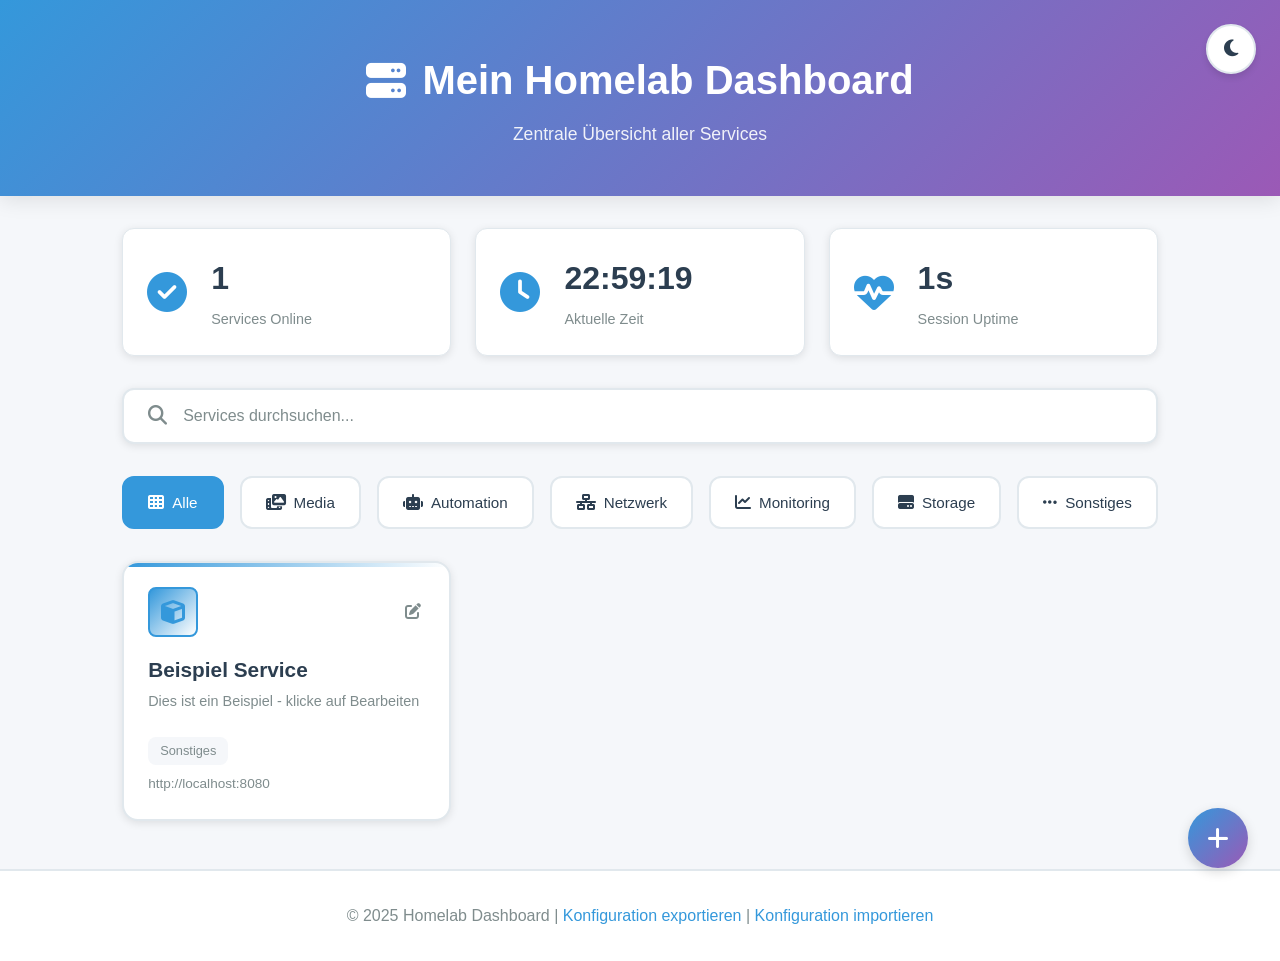
==== homelab-dashboard/index.html @ cadca3da "feat: add interactive Homelab Dashboard Add comprehensive web-based dashboard for homelab service ma" ====
<!DOCTYPE html>
<html lang="de">
<head>
    <meta charset="UTF-8">
    <meta name="viewport" content="width=device-width, initial-scale=1.0">
    <title>Homelab Dashboard</title>
    <link rel="stylesheet" href="styles.css">
    <link rel="stylesheet" href="https://cdnjs.cloudflare.com/ajax/libs/font-awesome/6.4.0/css/all.min.css">
</head>
<body>
    <!-- Dark Mode Toggle -->
    <div class="theme-toggle">
        <button id="theme-toggle-btn" aria-label="Theme umschalten">
            <i class="fas fa-moon"></i>
        </button>
    </div>

    <!-- Header -->
    <header class="header">
        <div class="container">
            <h1><i class="fas fa-server"></i> Mein Homelab Dashboard</h1>
            <p class="subtitle">Zentrale Übersicht aller Services</p>
        </div>
    </header>

    <!-- Main Content -->
    <main class="container">
        <!-- Quick Stats -->
        <section class="quick-stats" id="quick-stats">
            <div class="stat-card">
                <i class="fas fa-check-circle"></i>
                <div class="stat-info">
                    <h3 id="services-online">0</h3>
                    <p>Services Online</p>
                </div>
            </div>
            <div class="stat-card">
                <i class="fas fa-clock"></i>
                <div class="stat-info">
                    <h3 id="current-time">--:--</h3>
                    <p>Aktuelle Zeit</p>
                </div>
            </div>
            <div class="stat-card">
                <i class="fas fa-heartbeat"></i>
                <div class="stat-info">
                    <h3 id="uptime-display">--</h3>
                    <p>Session Uptime</p>
                </div>
            </div>
        </section>

        <!-- Search Bar -->
        <section class="search-section">
            <div class="search-bar">
                <i class="fas fa-search"></i>
                <input type="text" id="search-input" placeholder="Services durchsuchen...">
            </div>
        </section>

        <!-- Category Filters -->
        <section class="filters">
            <button class="filter-btn active" data-category="all">
                <i class="fas fa-th"></i> Alle
            </button>
            <button class="filter-btn" data-category="media">
                <i class="fas fa-photo-video"></i> Media
            </button>
            <button class="filter-btn" data-category="automation">
                <i class="fas fa-robot"></i> Automation
            </button>
            <button class="filter-btn" data-category="network">
                <i class="fas fa-network-wired"></i> Netzwerk
            </button>
            <button class="filter-btn" data-category="monitoring">
                <i class="fas fa-chart-line"></i> Monitoring
            </button>
            <button class="filter-btn" data-category="storage">
                <i class="fas fa-hdd"></i> Storage
            </button>
            <button class="filter-btn" data-category="other">
                <i class="fas fa-ellipsis-h"></i> Sonstiges
            </button>
        </section>

        <!-- Services Grid -->
        <section class="services-grid" id="services-grid">
            <!-- Services werden hier dynamisch geladen -->
        </section>

        <!-- Add Service Button -->
        <button class="fab" id="add-service-btn" title="Service hinzufügen">
            <i class="fas fa-plus"></i>
        </button>
    </main>

    <!-- Add Service Modal -->
    <div class="modal" id="add-service-modal">
        <div class="modal-content">
            <div class="modal-header">
                <h2><i class="fas fa-plus-circle"></i> Neuen Service hinzufügen</h2>
                <button class="close-btn" id="close-modal-btn">
                    <i class="fas fa-times"></i>
                </button>
            </div>
            <div class="modal-body">
                <form id="add-service-form">
                    <div class="form-group">
                        <label for="service-name">Name *</label>
                        <input type="text" id="service-name" required placeholder="z.B. Plex">
                    </div>
                    <div class="form-group">
                        <label for="service-description">Beschreibung</label>
                        <input type="text" id="service-description" placeholder="z.B. Media Server">
                    </div>
                    <div class="form-group">
                        <label for="service-url">URL *</label>
                        <input type="url" id="service-url" required placeholder="http://192.168.1.100:32400">
                    </div>
                    <div class="form-group">
                        <label for="service-icon">Icon (Font Awesome)</label>
                        <input type="text" id="service-icon" placeholder="fa-play" value="fa-cube">
                        <small>Siehe <a href="https://fontawesome.com/icons" target="_blank">FontAwesome Icons</a></small>
                    </div>
                    <div class="form-group">
                        <label for="service-category">Kategorie *</label>
                        <select id="service-category" required>
                            <option value="media">Media</option>
                            <option value="automation">Automation</option>
                            <option value="network">Netzwerk</option>
                            <option value="monitoring">Monitoring</option>
                            <option value="storage">Storage</option>
                            <option value="other">Sonstiges</option>
                        </select>
                    </div>
                    <div class="form-group">
                        <label for="service-color">Farbe</label>
                        <select id="service-color">
                            <option value="blue">Blau</option>
                            <option value="green">Grün</option>
                            <option value="purple">Lila</option>
                            <option value="orange">Orange</option>
                            <option value="red">Rot</option>
                            <option value="teal">Türkis</option>
                        </select>
                    </div>
                    <div class="form-actions">
                        <button type="button" class="btn btn-secondary" id="cancel-btn">Abbrechen</button>
                        <button type="submit" class="btn btn-primary">
                            <i class="fas fa-save"></i> Speichern
                        </button>
                    </div>
                </form>
            </div>
        </div>
    </div>

    <!-- Edit Service Modal -->
    <div class="modal" id="edit-service-modal">
        <div class="modal-content">
            <div class="modal-header">
                <h2><i class="fas fa-edit"></i> Service bearbeiten</h2>
                <button class="close-btn" id="close-edit-modal-btn">
                    <i class="fas fa-times"></i>
                </button>
            </div>
            <div class="modal-body">
                <form id="edit-service-form">
                    <input type="hidden" id="edit-service-id">
                    <div class="form-group">
                        <label for="edit-service-name">Name *</label>
                        <input type="text" id="edit-service-name" required>
                    </div>
                    <div class="form-group">
                        <label for="edit-service-description">Beschreibung</label>
                        <input type="text" id="edit-service-description">
                    </div>
                    <div class="form-group">
                        <label for="edit-service-url">URL *</label>
                        <input type="url" id="edit-service-url" required>
                    </div>
                    <div class="form-group">
                        <label for="edit-service-icon">Icon (Font Awesome)</label>
                        <input type="text" id="edit-service-icon">
                    </div>
                    <div class="form-group">
                        <label for="edit-service-category">Kategorie *</label>
                        <select id="edit-service-category" required>
                            <option value="media">Media</option>
                            <option value="automation">Automation</option>
                            <option value="network">Netzwerk</option>
                            <option value="monitoring">Monitoring</option>
                            <option value="storage">Storage</option>
                            <option value="other">Sonstiges</option>
                        </select>
                    </div>
                    <div class="form-group">
                        <label for="edit-service-color">Farbe</label>
                        <select id="edit-service-color">
                            <option value="blue">Blau</option>
                            <option value="green">Grün</option>
                            <option value="purple">Lila</option>
                            <option value="orange">Orange</option>
                            <option value="red">Rot</option>
                            <option value="teal">Türkis</option>
                        </select>
                    </div>
                    <div class="form-actions">
                        <button type="button" class="btn btn-danger" id="delete-service-btn">
                            <i class="fas fa-trash"></i> Löschen
                        </button>
                        <div class="form-actions-right">
                            <button type="button" class="btn btn-secondary" id="cancel-edit-btn">Abbrechen</button>
                            <button type="submit" class="btn btn-primary">
                                <i class="fas fa-save"></i> Speichern
                            </button>
                        </div>
                    </div>
                </form>
            </div>
        </div>
    </div>

    <!-- Footer -->
    <footer class="footer">
        <div class="container">
            <p>&copy; 2025 Homelab Dashboard | <a href="#" id="export-config">Konfiguration exportieren</a> | <a href="#" id="import-config-link">Konfiguration importieren</a></p>
            <input type="file" id="import-config" accept=".json" style="display: none;">
        </div>
    </footer>

    <script src="app.js"></script>
</body>
</html>
---- homelab-dashboard/styles.css ----
/* ===========================
   CSS Variables
   =========================== */
:root {
    /* Light Mode Colors */
    --bg-primary: #f5f7fa;
    --bg-secondary: #ffffff;
    --bg-hover: #f0f2f5;
    --text-primary: #2c3e50;
    --text-secondary: #7f8c8d;
    --border-color: #e1e8ed;
    --shadow: rgba(0, 0, 0, 0.1);
    --shadow-hover: rgba(0, 0, 0, 0.15);

    /* Accent Colors */
    --color-blue: #3498db;
    --color-green: #2ecc71;
    --color-purple: #9b59b6;
    --color-orange: #e67e22;
    --color-red: #e74c3c;
    --color-teal: #1abc9c;

    /* Spacing */
    --spacing-xs: 0.5rem;
    --spacing-sm: 1rem;
    --spacing-md: 1.5rem;
    --spacing-lg: 2rem;
    --spacing-xl: 3rem;

    /* Border Radius */
    --radius-sm: 8px;
    --radius-md: 12px;
    --radius-lg: 16px;

    /* Transitions */
    --transition: all 0.3s cubic-bezier(0.4, 0, 0.2, 1);
}

/* Dark Mode Colors */
[data-theme="dark"] {
    --bg-primary: #1a1a2e;
    --bg-secondary: #16213e;
    --bg-hover: #0f3460;
    --text-primary: #eaeaea;
    --text-secondary: #a0a0a0;
    --border-color: #2d3748;
    --shadow: rgba(0, 0, 0, 0.3);
    --shadow-hover: rgba(0, 0, 0, 0.5);
}

/* ===========================
   Base Styles
   =========================== */
* {
    margin: 0;
    padding: 0;
    box-sizing: border-box;
}

body {
    font-family: 'Segoe UI', Tahoma, Geneva, Verdana, sans-serif;
    background-color: var(--bg-primary);
    color: var(--text-primary);
    line-height: 1.6;
    transition: var(--transition);
    min-height: 100vh;
    display: flex;
    flex-direction: column;
}

.container {
    max-width: 1400px;
    margin: 0 auto;
    padding: 0 var(--spacing-md);
}

/* ===========================
   Theme Toggle
   =========================== */
.theme-toggle {
    position: fixed;
    top: var(--spacing-md);
    right: var(--spacing-md);
    z-index: 1000;
}

#theme-toggle-btn {
    background: var(--bg-secondary);
    border: 2px solid var(--border-color);
    border-radius: 50%;
    width: 50px;
    height: 50px;
    cursor: pointer;
    display: flex;
    align-items: center;
    justify-content: center;
    font-size: 1.2rem;
    color: var(--text-primary);
    transition: var(--transition);
    box-shadow: 0 4px 6px var(--shadow);
}

#theme-toggle-btn:hover {
    transform: scale(1.1);
    box-shadow: 0 6px 12px var(--shadow-hover);
}

/* ===========================
   Header
   =========================== */
.header {
    background: linear-gradient(135deg, var(--color-blue), var(--color-purple));
    color: white;
    padding: var(--spacing-xl) 0;
    text-align: center;
    box-shadow: 0 4px 20px var(--shadow);
    margin-bottom: var(--spacing-lg);
}

.header h1 {
    font-size: 2.5rem;
    margin-bottom: var(--spacing-xs);
    display: flex;
    align-items: center;
    justify-content: center;
    gap: var(--spacing-sm);
}

.header .subtitle {
    font-size: 1.1rem;
    opacity: 0.9;
}

/* ===========================
   Quick Stats
   =========================== */
.quick-stats {
    display: grid;
    grid-template-columns: repeat(auto-fit, minmax(250px, 1fr));
    gap: var(--spacing-md);
    margin-bottom: var(--spacing-lg);
}

.stat-card {
    background: var(--bg-secondary);
    padding: var(--spacing-md);
    border-radius: var(--radius-md);
    display: flex;
    align-items: center;
    gap: var(--spacing-md);
    box-shadow: 0 2px 8px var(--shadow);
    transition: var(--transition);
    border: 1px solid var(--border-color);
}

.stat-card:hover {
    transform: translateY(-4px);
    box-shadow: 0 6px 16px var(--shadow-hover);
}

.stat-card i {
    font-size: 2.5rem;
    color: var(--color-blue);
}

.stat-info h3 {
    font-size: 2rem;
    margin-bottom: 0.25rem;
    color: var(--text-primary);
}

.stat-info p {
    color: var(--text-secondary);
    font-size: 0.9rem;
}

/* ===========================
   Search Bar
   =========================== */
.search-section {
    margin-bottom: var(--spacing-lg);
}

.search-bar {
    background: var(--bg-secondary);
    border: 2px solid var(--border-color);
    border-radius: var(--radius-md);
    display: flex;
    align-items: center;
    padding: var(--spacing-sm) var(--spacing-md);
    box-shadow: 0 2px 8px var(--shadow);
    transition: var(--transition);
}

.search-bar:focus-within {
    border-color: var(--color-blue);
    box-shadow: 0 4px 12px var(--shadow-hover);
}

.search-bar i {
    color: var(--text-secondary);
    margin-right: var(--spacing-sm);
    font-size: 1.2rem;
}

.search-bar input {
    border: none;
    background: transparent;
    flex: 1;
    font-size: 1rem;
    color: var(--text-primary);
    outline: none;
}

.search-bar input::placeholder {
    color: var(--text-secondary);
}

/* ===========================
   Filters
   =========================== */
.filters {
    display: flex;
    gap: var(--spacing-sm);
    margin-bottom: var(--spacing-lg);
    flex-wrap: wrap;
}

.filter-btn {
    background: var(--bg-secondary);
    border: 2px solid var(--border-color);
    border-radius: var(--radius-md);
    padding: var(--spacing-sm) var(--spacing-md);
    cursor: pointer;
    font-size: 0.95rem;
    color: var(--text-primary);
    transition: var(--transition);
    display: flex;
    align-items: center;
    gap: var(--spacing-xs);
}

.filter-btn:hover {
    background: var(--bg-hover);
    transform: translateY(-2px);
}

.filter-btn.active {
    background: var(--color-blue);
    color: white;
    border-color: var(--color-blue);
}

.filter-btn i {
    font-size: 1rem;
}

/* ===========================
   Services Grid
   =========================== */
.services-grid {
    display: grid;
    grid-template-columns: repeat(auto-fill, minmax(280px, 1fr));
    gap: var(--spacing-md);
    margin-bottom: var(--spacing-xl);
}

.service-card {
    background: var(--bg-secondary);
    border-radius: var(--radius-lg);
    padding: var(--spacing-md);
    box-shadow: 0 2px 8px var(--shadow);
    transition: var(--transition);
    cursor: pointer;
    border: 2px solid var(--border-color);
    position: relative;
    overflow: hidden;
}

.service-card::before {
    content: '';
    position: absolute;
    top: 0;
    left: 0;
    right: 0;
    height: 4px;
    background: linear-gradient(90deg, var(--card-color), transparent);
}

.service-card:hover {
    transform: translateY(-8px);
    box-shadow: 0 12px 24px var(--shadow-hover);
    border-color: var(--card-color);
}

.service-card.color-blue { --card-color: var(--color-blue); }
.service-card.color-green { --card-color: var(--color-green); }
.service-card.color-purple { --card-color: var(--color-purple); }
.service-card.color-orange { --card-color: var(--color-orange); }
.service-card.color-red { --card-color: var(--color-red); }
.service-card.color-teal { --card-color: var(--color-teal); }

.service-header {
    display: flex;
    align-items: center;
    justify-content: space-between;
    margin-bottom: var(--spacing-sm);
}

.service-icon {
    width: 50px;
    height: 50px;
    border-radius: var(--radius-sm);
    background: linear-gradient(135deg, var(--card-color), transparent);
    display: flex;
    align-items: center;
    justify-content: center;
    font-size: 1.5rem;
    color: var(--card-color);
    border: 2px solid var(--card-color);
}

.service-actions {
    display: flex;
    gap: var(--spacing-xs);
}

.service-action-btn {
    background: transparent;
    border: none;
    color: var(--text-secondary);
    cursor: pointer;
    font-size: 1rem;
    padding: 0.25rem;
    transition: var(--transition);
    border-radius: var(--radius-sm);
}

.service-action-btn:hover {
    color: var(--card-color);
    background: var(--bg-hover);
}

.service-body h3 {
    font-size: 1.3rem;
    margin-bottom: 0.25rem;
    color: var(--text-primary);
}

.service-body p {
    color: var(--text-secondary);
    font-size: 0.9rem;
    margin-bottom: var(--spacing-sm);
}

.service-category {
    display: inline-block;
    background: var(--bg-primary);
    padding: 0.25rem 0.75rem;
    border-radius: var(--radius-sm);
    font-size: 0.8rem;
    color: var(--text-secondary);
    margin-top: var(--spacing-xs);
}

.service-url {
    font-size: 0.85rem;
    color: var(--text-secondary);
    margin-top: var(--spacing-xs);
    white-space: nowrap;
    overflow: hidden;
    text-overflow: ellipsis;
}

/* ===========================
   Floating Action Button
   =========================== */
.fab {
    position: fixed;
    bottom: var(--spacing-lg);
    right: var(--spacing-lg);
    width: 60px;
    height: 60px;
    border-radius: 50%;
    background: linear-gradient(135deg, var(--color-blue), var(--color-purple));
    color: white;
    border: none;
    font-size: 1.5rem;
    cursor: pointer;
    box-shadow: 0 4px 12px var(--shadow-hover);
    transition: var(--transition);
    z-index: 999;
}

.fab:hover {
    transform: scale(1.1) rotate(90deg);
    box-shadow: 0 6px 20px var(--shadow-hover);
}

/* ===========================
   Modal
   =========================== */
.modal {
    display: none;
    position: fixed;
    top: 0;
    left: 0;
    width: 100%;
    height: 100%;
    background: rgba(0, 0, 0, 0.7);
    backdrop-filter: blur(4px);
    z-index: 2000;
    align-items: center;
    justify-content: center;
    padding: var(--spacing-md);
}

.modal.active {
    display: flex;
}

.modal-content {
    background: var(--bg-secondary);
    border-radius: var(--radius-lg);
    max-width: 600px;
    width: 100%;
    max-height: 90vh;
    overflow-y: auto;
    box-shadow: 0 20px 60px rgba(0, 0, 0, 0.3);
    animation: modalSlideIn 0.3s ease-out;
}

@keyframes modalSlideIn {
    from {
        opacity: 0;
        transform: translateY(-50px);
    }
    to {
        opacity: 1;
        transform: translateY(0);
    }
}

.modal-header {
    padding: var(--spacing-md);
    border-bottom: 2px solid var(--border-color);
    display: flex;
    justify-content: space-between;
    align-items: center;
}

.modal-header h2 {
    display: flex;
    align-items: center;
    gap: var(--spacing-sm);
    color: var(--text-primary);
}

.close-btn {
    background: transparent;
    border: none;
    font-size: 1.5rem;
    cursor: pointer;
    color: var(--text-secondary);
    transition: var(--transition);
    padding: 0.5rem;
    border-radius: var(--radius-sm);
}

.close-btn:hover {
    color: var(--color-red);
    background: var(--bg-hover);
}

.modal-body {
    padding: var(--spacing-md);
}

/* ===========================
   Form Styles
   =========================== */
.form-group {
    margin-bottom: var(--spacing-md);
}

.form-group label {
    display: block;
    margin-bottom: var(--spacing-xs);
    color: var(--text-primary);
    font-weight: 500;
}

.form-group input,
.form-group select {
    width: 100%;
    padding: var(--spacing-sm);
    border: 2px solid var(--border-color);
    border-radius: var(--radius-sm);
    background: var(--bg-primary);
    color: var(--text-primary);
    font-size: 1rem;
    transition: var(--transition);
}

.form-group input:focus,
.form-group select:focus {
    outline: none;
    border-color: var(--color-blue);
    box-shadow: 0 0 0 3px rgba(52, 152, 219, 0.1);
}

.form-group small {
    display: block;
    margin-top: var(--spacing-xs);
    color: var(--text-secondary);
    font-size: 0.85rem;
}

.form-group small a {
    color: var(--color-blue);
    text-decoration: none;
}

.form-actions {
    display: flex;
    justify-content: space-between;
    gap: var(--spacing-sm);
    margin-top: var(--spacing-lg);
}

.form-actions-right {
    display: flex;
    gap: var(--spacing-sm);
}

.btn {
    padding: var(--spacing-sm) var(--spacing-md);
    border: none;
    border-radius: var(--radius-sm);
    font-size: 1rem;
    cursor: pointer;
    transition: var(--transition);
    display: flex;
    align-items: center;
    gap: var(--spacing-xs);
    font-weight: 500;
}

.btn-primary {
    background: var(--color-blue);
    color: white;
}

.btn-primary:hover {
    background: #2980b9;
    transform: translateY(-2px);
    box-shadow: 0 4px 8px var(--shadow-hover);
}

.btn-secondary {
    background: var(--bg-primary);
    color: var(--text-primary);
    border: 2px solid var(--border-color);
}

.btn-secondary:hover {
    background: var(--bg-hover);
}

.btn-danger {
    background: var(--color-red);
    color: white;
}

.btn-danger:hover {
    background: #c0392b;
    transform: translateY(-2px);
    box-shadow: 0 4px 8px var(--shadow-hover);
}

/* ===========================
   Footer
   =========================== */
.footer {
    background: var(--bg-secondary);
    border-top: 2px solid var(--border-color);
    padding: var(--spacing-lg) 0;
    text-align: center;
    margin-top: auto;
}

.footer p {
    color: var(--text-secondary);
}

.footer a {
    color: var(--color-blue);
    text-decoration: none;
    transition: var(--transition);
}

.footer a:hover {
    color: var(--color-purple);
    text-decoration: underline;
}

/* ===========================
   Empty State
   =========================== */
.empty-state {
    text-align: center;
    padding: var(--spacing-xl);
    grid-column: 1 / -1;
}

.empty-state i {
    font-size: 4rem;
    color: var(--text-secondary);
    margin-bottom: var(--spacing-md);
}

.empty-state h3 {
    color: var(--text-primary);
    margin-bottom: var(--spacing-sm);
}

.empty-state p {
    color: var(--text-secondary);
}

/* ===========================
   Responsive Design
   =========================== */
@media (max-width: 768px) {
    .header h1 {
        font-size: 1.8rem;
    }

    .header .subtitle {
        font-size: 1rem;
    }

    .quick-stats {
        grid-template-columns: 1fr;
    }

    .filters {
        overflow-x: auto;
        flex-wrap: nowrap;
        -webkit-overflow-scrolling: touch;
    }

    .services-grid {
        grid-template-columns: 1fr;
    }

    .fab {
        bottom: var(--spacing-md);
        right: var(--spacing-md);
    }

    .form-actions {
        flex-direction: column;
    }

    .form-actions-right {
        flex-direction: column;
    }
}

/* ===========================
   Animations
   =========================== */
@keyframes fadeIn {
    from {
        opacity: 0;
        transform: translateY(20px);
    }
    to {
        opacity: 1;
        transform: translateY(0);
    }
}

.service-card {
    animation: fadeIn 0.5s ease-out;
}

/* ===========================
   Scrollbar Styling
   =========================== */
::-webkit-scrollbar {
    width: 10px;
}

::-webkit-scrollbar-track {
    background: var(--bg-primary);
}

::-webkit-scrollbar-thumb {
    background: var(--text-secondary);
    border-radius: 5px;
}

::-webkit-scrollbar-thumb:hover {
    background: var(--text-primary);
}
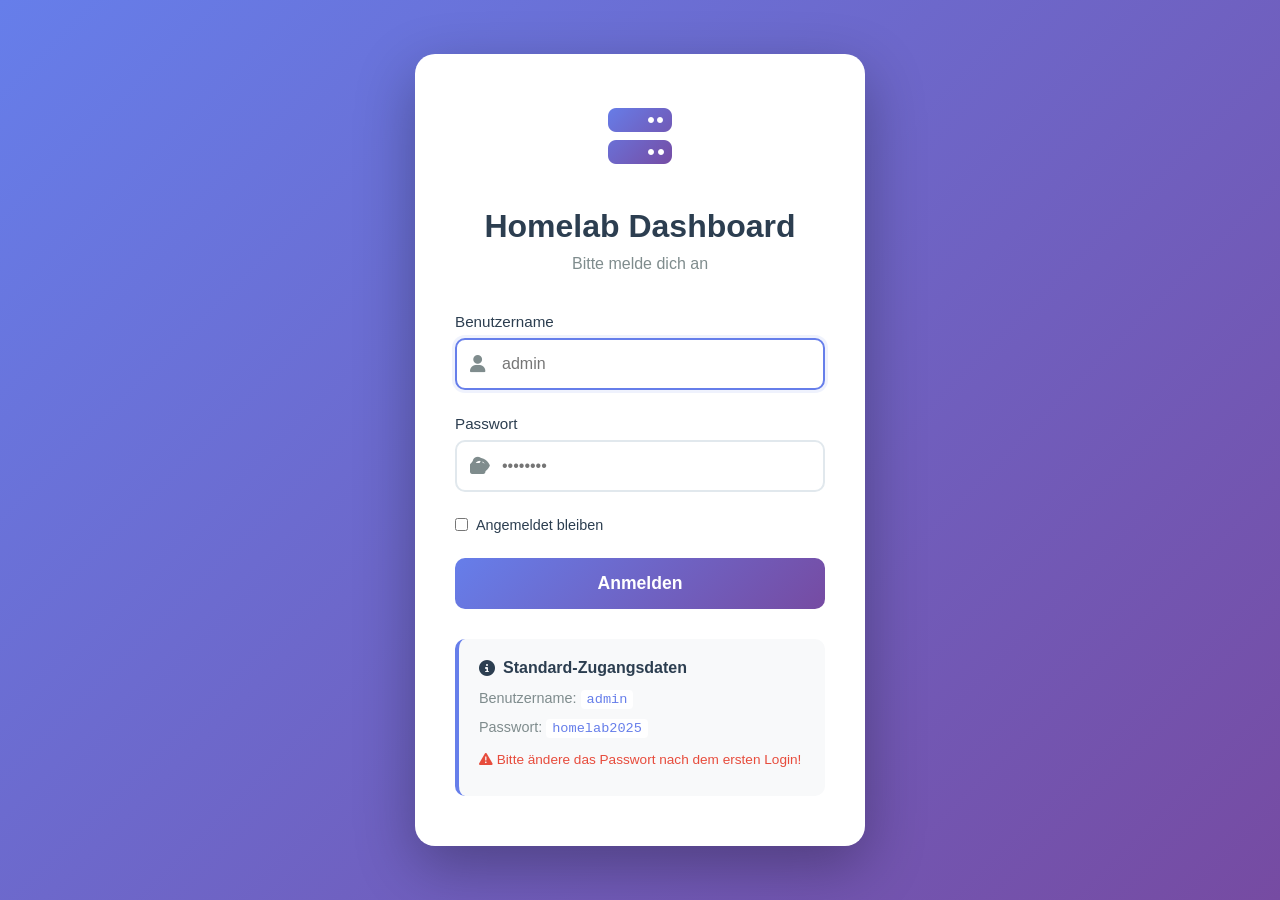
==== commit 7dc75689: "fix: Load correct JavaScript file in index.html CRITICAL FIX for non-functional UI:  Changes: - inde" ====
--- a/homelab-dashboard/index.html
+++ b/homelab-dashboard/index.html
@@ -229,6 +229,6 @@
         </div>
     </footer>
 
-    <script src="app.js"></script>
+    <script src="app-v2.js"></script>
 </body>
 </html>
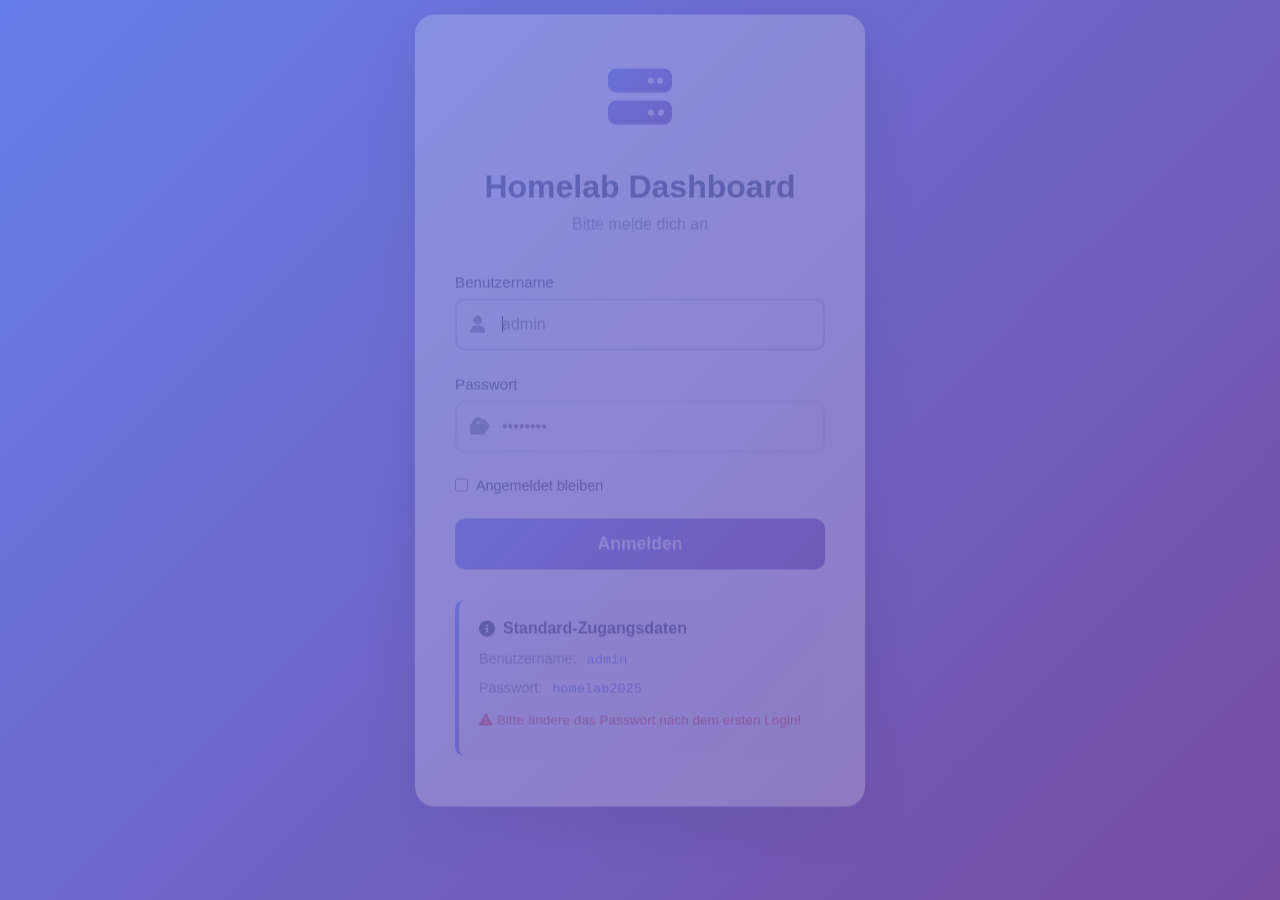
==== commit cc1d1963: "feat: Add complete sidebar navigation with admin access MAJOR FEATURE: Complete navigation system wi" ====
--- a/homelab-dashboard/index.html
+++ b/homelab-dashboard/index.html
@@ -8,20 +8,69 @@
     <link rel="stylesheet" href="https://cdnjs.cloudflare.com/ajax/libs/font-awesome/6.4.0/css/all.min.css">
 </head>
 <body>
-    <!-- Dark Mode Toggle -->
-    <div class="theme-toggle">
-        <button id="theme-toggle-btn" aria-label="Theme umschalten">
-            <i class="fas fa-moon"></i>
-        </button>
+    <!-- Sidebar Navigation -->
+    <div class="sidebar" id="sidebar">
+        <div class="sidebar-header">
+            <h2><i class="fas fa-server"></i> Dashboard</h2>
+            <button class="close-sidebar" id="close-sidebar">
+                <i class="fas fa-times"></i>
+            </button>
+        </div>
+
+        <nav class="sidebar-nav">
+            <a href="#" class="nav-item active" id="nav-dashboard">
+                <i class="fas fa-home"></i> Übersicht
+            </a>
+            <a href="#" class="nav-item" id="nav-services">
+                <i class="fas fa-list"></i> Services
+            </a>
+            <a href="#" class="nav-item" id="nav-groups">
+                <i class="fas fa-folder"></i> Gruppen
+            </a>
+            <a href="#" class="nav-item" id="nav-stats">
+                <i class="fas fa-chart-line"></i> Statistiken
+            </a>
+            <a href="#" class="nav-item" id="nav-webhooks">
+                <i class="fas fa-webhook"></i> Webhooks
+            </a>
+            <a href="#" class="nav-item" id="nav-settings">
+                <i class="fas fa-cog"></i> Einstellungen
+            </a>
+        </nav>
+
+        <div class="sidebar-footer">
+            <div class="user-info">
+                <i class="fas fa-user-circle"></i>
+                <span id="sidebar-username">Admin</span>
+            </div>
+            <button class="logout-btn" id="logout-btn">
+                <i class="fas fa-sign-out-alt"></i> Abmelden
+            </button>
+        </div>
     </div>
 
-    <!-- Header -->
-    <header class="header">
-        <div class="container">
-            <h1><i class="fas fa-server"></i> Mein Homelab Dashboard</h1>
-            <p class="subtitle">Zentrale Übersicht aller Services</p>
-        </div>
-    </header>
+    <!-- Overlay for mobile -->
+    <div class="sidebar-overlay" id="sidebar-overlay"></div>
+
+    <!-- Main Content Wrapper -->
+    <div class="main-wrapper">
+        <!-- Dark Mode Toggle -->
+        <div class="theme-toggle">
+            <button id="theme-toggle-btn" aria-label="Theme umschalten">
+                <i class="fas fa-moon"></i>
+            </button>
+        </div>
+
+        <!-- Header -->
+        <header class="header">
+            <div class="container">
+                <button class="menu-btn" id="menu-btn">
+                    <i class="fas fa-bars"></i>
+                </button>
+                <h1><i class="fas fa-server"></i> Mein Homelab Dashboard</h1>
+                <p class="subtitle">Zentrale Übersicht aller Services</p>
+            </div>
+        </header>
 
     <!-- Main Content -->
     <main class="container">
@@ -222,12 +271,13 @@
     </div>
 
     <!-- Footer -->
-    <footer class="footer">
-        <div class="container">
-            <p>&copy; 2025 Homelab Dashboard | <a href="#" id="export-config">Konfiguration exportieren</a> | <a href="#" id="import-config-link">Konfiguration importieren</a></p>
-            <input type="file" id="import-config" accept=".json" style="display: none;">
-        </div>
-    </footer>
+        <footer class="footer">
+            <div class="container">
+                <p>&copy; 2025 Homelab Dashboard | <a href="#" id="export-config">Konfiguration exportieren</a> | <a href="#" id="import-config-link">Konfiguration importieren</a></p>
+                <input type="file" id="import-config" accept=".json" style="display: none;">
+            </div>
+        </footer>
+    </div> <!-- End main-wrapper -->
 
     <script src="app-v2.js"></script>
 </body>
--- a/homelab-dashboard/styles.css
+++ b/homelab-dashboard/styles.css
@@ -101,6 +101,180 @@
 }
 
 #theme-toggle-btn:hover {
+    transform: scale(1.1);
+    box-shadow: 0 6px 12px var(--shadow-hover);
+}
+
+/* ===========================
+   Sidebar Navigation
+   =========================== */
+.sidebar {
+    position: fixed;
+    top: 0;
+    left: -280px;
+    width: 280px;
+    height: 100vh;
+    background: var(--bg-secondary);
+    border-right: 1px solid var(--border-color);
+    box-shadow: 2px 0 10px var(--shadow);
+    z-index: 2000;
+    transition: left 0.3s ease;
+    display: flex;
+    flex-direction: column;
+    overflow-y: auto;
+}
+
+.sidebar.active {
+    left: 0;
+}
+
+.sidebar-header {
+    padding: var(--spacing-lg);
+    border-bottom: 1px solid var(--border-color);
+    display: flex;
+    justify-content: space-between;
+    align-items: center;
+}
+
+.sidebar-header h2 {
+    font-size: 1.5rem;
+    color: var(--text-primary);
+    display: flex;
+    align-items: center;
+    gap: var(--spacing-sm);
+}
+
+.close-sidebar {
+    background: none;
+    border: none;
+    font-size: 1.5rem;
+    color: var(--text-secondary);
+    cursor: pointer;
+    padding: var(--spacing-xs);
+    transition: var(--transition);
+}
+
+.close-sidebar:hover {
+    color: var(--text-primary);
+    transform: rotate(90deg);
+}
+
+.sidebar-nav {
+    flex: 1;
+    padding: var(--spacing-md) 0;
+}
+
+.nav-item {
+    display: flex;
+    align-items: center;
+    gap: var(--spacing-md);
+    padding: var(--spacing-md) var(--spacing-lg);
+    color: var(--text-secondary);
+    text-decoration: none;
+    transition: var(--transition);
+    border-left: 3px solid transparent;
+}
+
+.nav-item:hover {
+    background: var(--bg-primary);
+    color: var(--text-primary);
+    border-left-color: var(--color-blue);
+}
+
+.nav-item.active {
+    background: var(--bg-primary);
+    color: var(--color-blue);
+    border-left-color: var(--color-blue);
+    font-weight: 600;
+}
+
+.nav-item i {
+    width: 20px;
+    text-align: center;
+}
+
+.sidebar-footer {
+    padding: var(--spacing-lg);
+    border-top: 1px solid var(--border-color);
+}
+
+.user-info {
+    display: flex;
+    align-items: center;
+    gap: var(--spacing-sm);
+    padding: var(--spacing-sm) 0;
+    color: var(--text-secondary);
+    font-size: 0.9rem;
+}
+
+.user-info i {
+    font-size: 1.5rem;
+}
+
+.logout-btn {
+    width: 100%;
+    padding: var(--spacing-sm) var(--spacing-md);
+    background: var(--color-red);
+    color: white;
+    border: none;
+    border-radius: var(--border-radius);
+    cursor: pointer;
+    transition: var(--transition);
+    margin-top: var(--spacing-sm);
+    display: flex;
+    align-items: center;
+    justify-content: center;
+    gap: var(--spacing-sm);
+}
+
+.logout-btn:hover {
+    background: #c0392b;
+    transform: translateY(-2px);
+    box-shadow: 0 4px 8px var(--shadow-hover);
+}
+
+.sidebar-overlay {
+    position: fixed;
+    top: 0;
+    left: 0;
+    width: 100%;
+    height: 100%;
+    background: rgba(0, 0, 0, 0.5);
+    z-index: 1999;
+    display: none;
+}
+
+.sidebar-overlay.active {
+    display: block;
+}
+
+.main-wrapper {
+    min-height: 100vh;
+    display: flex;
+    flex-direction: column;
+}
+
+.menu-btn {
+    position: fixed;
+    top: var(--spacing-md);
+    left: var(--spacing-md);
+    background: var(--bg-secondary);
+    border: 2px solid var(--border-color);
+    border-radius: 50%;
+    width: 50px;
+    height: 50px;
+    cursor: pointer;
+    display: flex;
+    align-items: center;
+    justify-content: center;
+    font-size: 1.2rem;
+    color: var(--text-primary);
+    transition: var(--transition);
+    box-shadow: 0 4px 6px var(--shadow);
+    z-index: 1000;
+}
+
+.menu-btn:hover {
     transform: scale(1.1);
     box-shadow: 0 6px 12px var(--shadow-hover);
 }
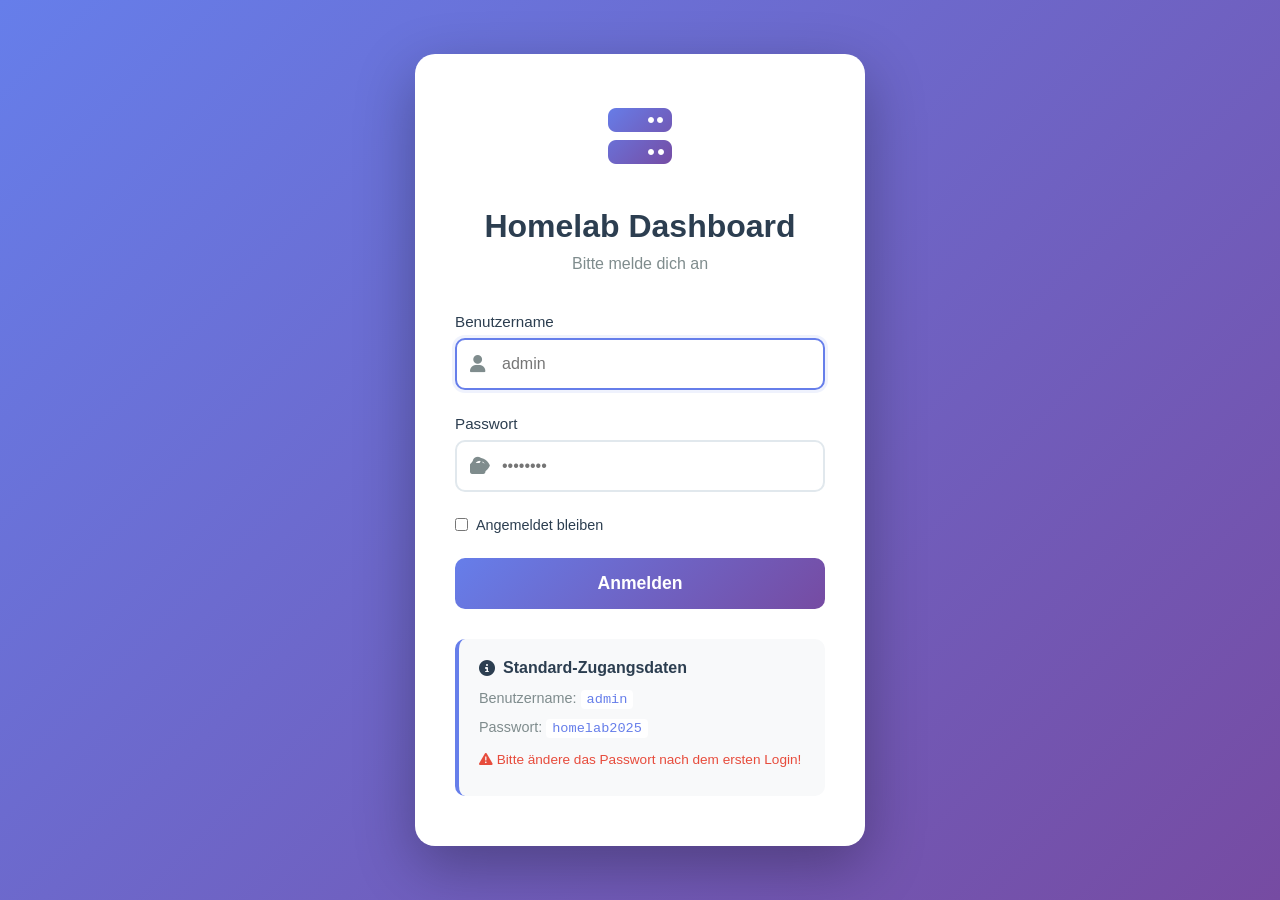
==== commit 3dd30835: "feat: Add complete settings modal with admin functions COMPLETE FRONTEND IMPLEMENTATION!  Changes: 1" ====
--- a/homelab-dashboard/index.html
+++ b/homelab-dashboard/index.html
@@ -270,6 +270,124 @@
         </div>
     </div>
 
+    <!-- Settings Modal -->
+    <div class="modal" id="settings-modal">
+        <div class="modal-content">
+            <div class="modal-header">
+                <h2><i class="fas fa-cog"></i> Einstellungen</h2>
+                <button class="close-btn" id="close-settings-btn">
+                    <i class="fas fa-times"></i>
+                </button>
+            </div>
+            <div class="modal-body">
+                <div class="settings-tabs">
+                    <button class="settings-tab active" data-tab="account">
+                        <i class="fas fa-user"></i> Account
+                    </button>
+                    <button class="settings-tab" data-tab="email">
+                        <i class="fas fa-envelope"></i> Email
+                    </button>
+                    <button class="settings-tab" data-tab="backup">
+                        <i class="fas fa-database"></i> Backup
+                    </button>
+                    <button class="settings-tab" data-tab="system">
+                        <i class="fas fa-server"></i> System
+                    </button>
+                </div>
+
+                <!-- Account Tab -->
+                <div class="settings-tab-content active" id="tab-account">
+                    <h3>Passwort ändern</h3>
+                    <form id="change-password-form">
+                        <div class="form-group">
+                            <label for="current-password">Aktuelles Passwort *</label>
+                            <input type="password" id="current-password" required>
+                        </div>
+                        <div class="form-group">
+                            <label for="new-password">Neues Passwort *</label>
+                            <input type="password" id="new-password" required minlength="8">
+                        </div>
+                        <div class="form-group">
+                            <label for="confirm-password">Passwort bestätigen *</label>
+                            <input type="password" id="confirm-password" required>
+                        </div>
+                        <button type="submit" class="btn btn-primary">
+                            <i class="fas fa-save"></i> Passwort ändern
+                        </button>
+                    </form>
+                </div>
+
+                <!-- Email Tab -->
+                <div class="settings-tab-content" id="tab-email">
+                    <h3>Email-Einstellungen</h3>
+                    <form id="email-settings-form">
+                        <div class="form-group">
+                            <label for="smtp-host">SMTP Host</label>
+                            <input type="text" id="smtp-host" placeholder="smtp.gmail.com">
+                        </div>
+                        <div class="form-group">
+                            <label for="smtp-port">SMTP Port</label>
+                            <input type="number" id="smtp-port" placeholder="587">
+                        </div>
+                        <div class="form-group">
+                            <label for="smtp-user">SMTP Benutzername</label>
+                            <input type="email" id="smtp-user" placeholder="your-email@gmail.com">
+                        </div>
+                        <div class="form-group">
+                            <label for="smtp-password">SMTP Passwort</label>
+                            <input type="password" id="smtp-password" placeholder="App-Passwort">
+                        </div>
+                        <button type="submit" class="btn btn-primary">
+                            <i class="fas fa-save"></i> Email-Einstellungen speichern
+                        </button>
+                        <button type="button" class="btn btn-secondary" id="test-email-btn">
+                            <i class="fas fa-paper-plane"></i> Test-Email senden
+                        </button>
+                    </form>
+                </div>
+
+                <!-- Backup Tab -->
+                <div class="settings-tab-content" id="tab-backup">
+                    <h3>Backup-Einstellungen</h3>
+                    <div class="backup-controls">
+                        <button class="btn btn-primary" id="create-backup-btn">
+                            <i class="fas fa-download"></i> Backup jetzt erstellen
+                        </button>
+                        <button class="btn btn-secondary" id="download-backup-btn">
+                            <i class="fas fa-file-download"></i> Letztes Backup herunterladen
+                        </button>
+                    </div>
+                    <div class="form-group">
+                        <label>
+                            <input type="checkbox" id="auto-backup-enabled">
+                            Automatische Backups aktivieren
+                        </label>
+                    </div>
+                    <div class="backup-info">
+                        <h4>Letzte Backups:</h4>
+                        <ul id="backup-list">
+                            <li>Lade Backup-Liste...</li>
+                        </ul>
+                    </div>
+                </div>
+
+                <!-- System Tab -->
+                <div class="settings-tab-content" id="tab-system">
+                    <h3>System-Informationen</h3>
+                    <div class="system-info">
+                        <p><strong>Version:</strong> V4 Ultimate Edition</p>
+                        <p><strong>Datenbank:</strong> SQLite</p>
+                        <p><strong>Services:</strong> <span id="system-service-count">-</span></p>
+                        <p><strong>Uptime:</strong> <span id="system-uptime">-</span></p>
+                    </div>
+                    <button class="btn btn-danger" id="clear-all-data-btn">
+                        <i class="fas fa-trash-alt"></i> Alle Daten löschen (Vorsicht!)
+                    </button>
+                </div>
+            </div>
+        </div>
+    </div>
+
     <!-- Footer -->
         <footer class="footer">
             <div class="container">
--- a/homelab-dashboard/styles.css
+++ b/homelab-dashboard/styles.css
@@ -879,3 +879,90 @@
 ::-webkit-scrollbar-thumb:hover {
     background: var(--text-primary);
 }
+
+/* ===========================
+   Settings Modal
+   =========================== */
+.settings-tabs {
+    display: flex;
+    gap: var(--spacing-sm);
+    margin-bottom: var(--spacing-lg);
+    border-bottom: 2px solid var(--border-color);
+}
+
+.settings-tab {
+    background: none;
+    border: none;
+    padding: var(--spacing-md) var(--spacing-lg);
+    cursor: pointer;
+    color: var(--text-secondary);
+    transition: var(--transition);
+    border-bottom: 3px solid transparent;
+    margin-bottom: -2px;
+    display: flex;
+    align-items: center;
+    gap: var(--spacing-sm);
+}
+
+.settings-tab:hover {
+    color: var(--text-primary);
+    background: var(--bg-primary);
+}
+
+.settings-tab.active {
+    color: var(--color-blue);
+    border-bottom-color: var(--color-blue);
+    font-weight: 600;
+}
+
+.settings-tab-content {
+    display: none;
+}
+
+.settings-tab-content.active {
+    display: block;
+}
+
+.settings-tab-content h3 {
+    margin-bottom: var(--spacing-md);
+    color: var(--text-primary);
+}
+
+.backup-controls {
+    display: flex;
+    gap: var(--spacing-md);
+    margin-bottom: var(--spacing-lg);
+}
+
+.backup-info {
+    margin-top: var(--spacing-lg);
+    padding: var(--spacing-md);
+    background: var(--bg-primary);
+    border-radius: var(--border-radius);
+}
+
+.backup-info ul {
+    list-style: none;
+    padding: 0;
+}
+
+.backup-info li {
+    padding: var(--spacing-sm);
+    border-bottom: 1px solid var(--border-color);
+}
+
+.system-info {
+    padding: var(--spacing-md);
+    background: var(--bg-primary);
+    border-radius: var(--border-radius);
+    margin-bottom: var(--spacing-lg);
+}
+
+.system-info p {
+    margin: var(--spacing-sm) 0;
+    color: var(--text-secondary);
+}
+
+.system-info strong {
+    color: var(--text-primary);
+}
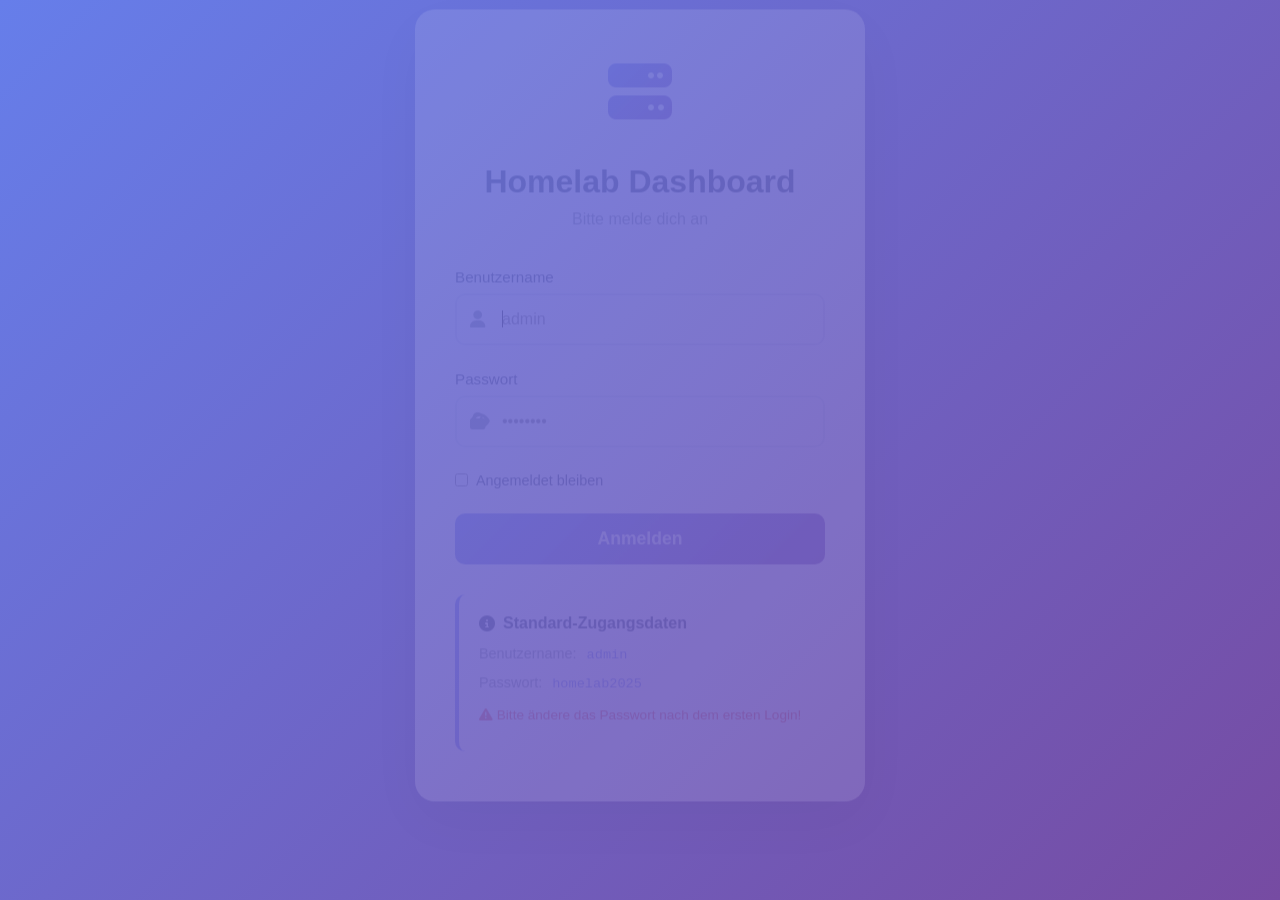
==== commit 4269afa6: "fix: Complete V4 - ALL missing components added FINAL COMPLETE VERSION - EVERYTHING WORKS NOW!  This" ====
--- a/homelab-dashboard/index.html
+++ b/homelab-dashboard/index.html
@@ -193,6 +193,16 @@
                             <option value="teal">Türkis</option>
                         </select>
                     </div>
+                    <div class="form-group">
+                        <label for="service-group">Gruppe</label>
+                        <select id="service-group">
+                            <option value="">Keine Gruppe</option>
+                        </select>
+                    </div>
+                    <div class="form-group">
+                        <label for="service-notes">Notizen</label>
+                        <input type="text" id="service-notes" placeholder="Optional: Zusätzliche Notizen">
+                    </div>
                     <div class="form-actions">
                         <button type="button" class="btn btn-secondary" id="cancel-btn">Abbrechen</button>
                         <button type="submit" class="btn btn-primary">
@@ -253,6 +263,16 @@
                             <option value="red">Rot</option>
                             <option value="teal">Türkis</option>
                         </select>
+                    </div>
+                    <div class="form-group">
+                        <label for="edit-service-group">Gruppe</label>
+                        <select id="edit-service-group">
+                            <option value="">Keine Gruppe</option>
+                        </select>
+                    </div>
+                    <div class="form-group">
+                        <label for="edit-service-notes">Notizen</label>
+                        <input type="text" id="edit-service-notes" placeholder="Optional: Zusätzliche Notizen">
                     </div>
                     <div class="form-actions">
                         <button type="button" class="btn btn-danger" id="delete-service-btn">
--- a/homelab-dashboard/styles.css
+++ b/homelab-dashboard/styles.css
@@ -451,6 +451,32 @@
     overflow: hidden;
 }
 
+/* Status Indicator */
+.status-indicator {
+    position: absolute;
+    top: 10px;
+    right: 10px;
+    width: 12px;
+    height: 12px;
+    border-radius: 50%;
+    border: 2px solid var(--bg-secondary);
+    z-index: 10;
+}
+
+.status-indicator.online {
+    background: var(--color-green);
+    box-shadow: 0 0 8px var(--color-green);
+}
+
+.status-indicator.offline {
+    background: var(--color-red);
+    box-shadow: 0 0 8px var(--color-red);
+}
+
+.status-indicator.unknown {
+    background: var(--text-secondary);
+}
+
 .service-card::before {
     content: '';
     position: absolute;
@@ -544,6 +570,40 @@
     white-space: nowrap;
     overflow: hidden;
     text-overflow: ellipsis;
+}
+
+.service-meta {
+    display: flex;
+    flex-wrap: wrap;
+    gap: var(--spacing-xs);
+    align-items: center;
+    margin-top: var(--spacing-xs);
+}
+
+.service-tag {
+    display: inline-block;
+    background: var(--color-purple);
+    color: white;
+    padding: 0.2rem 0.6rem;
+    border-radius: var(--radius-sm);
+    font-size: 0.75rem;
+    font-weight: 500;
+}
+
+.service-notes {
+    font-size: 0.85rem;
+    color: var(--text-secondary);
+    background: var(--bg-primary);
+    padding: var(--spacing-xs);
+    border-radius: var(--radius-sm);
+    margin-top: var(--spacing-xs);
+    display: flex;
+    align-items: start;
+    gap: var(--spacing-xs);
+}
+
+.service-notes i {
+    margin-top: 2px;
 }
 
 /* ===========================
